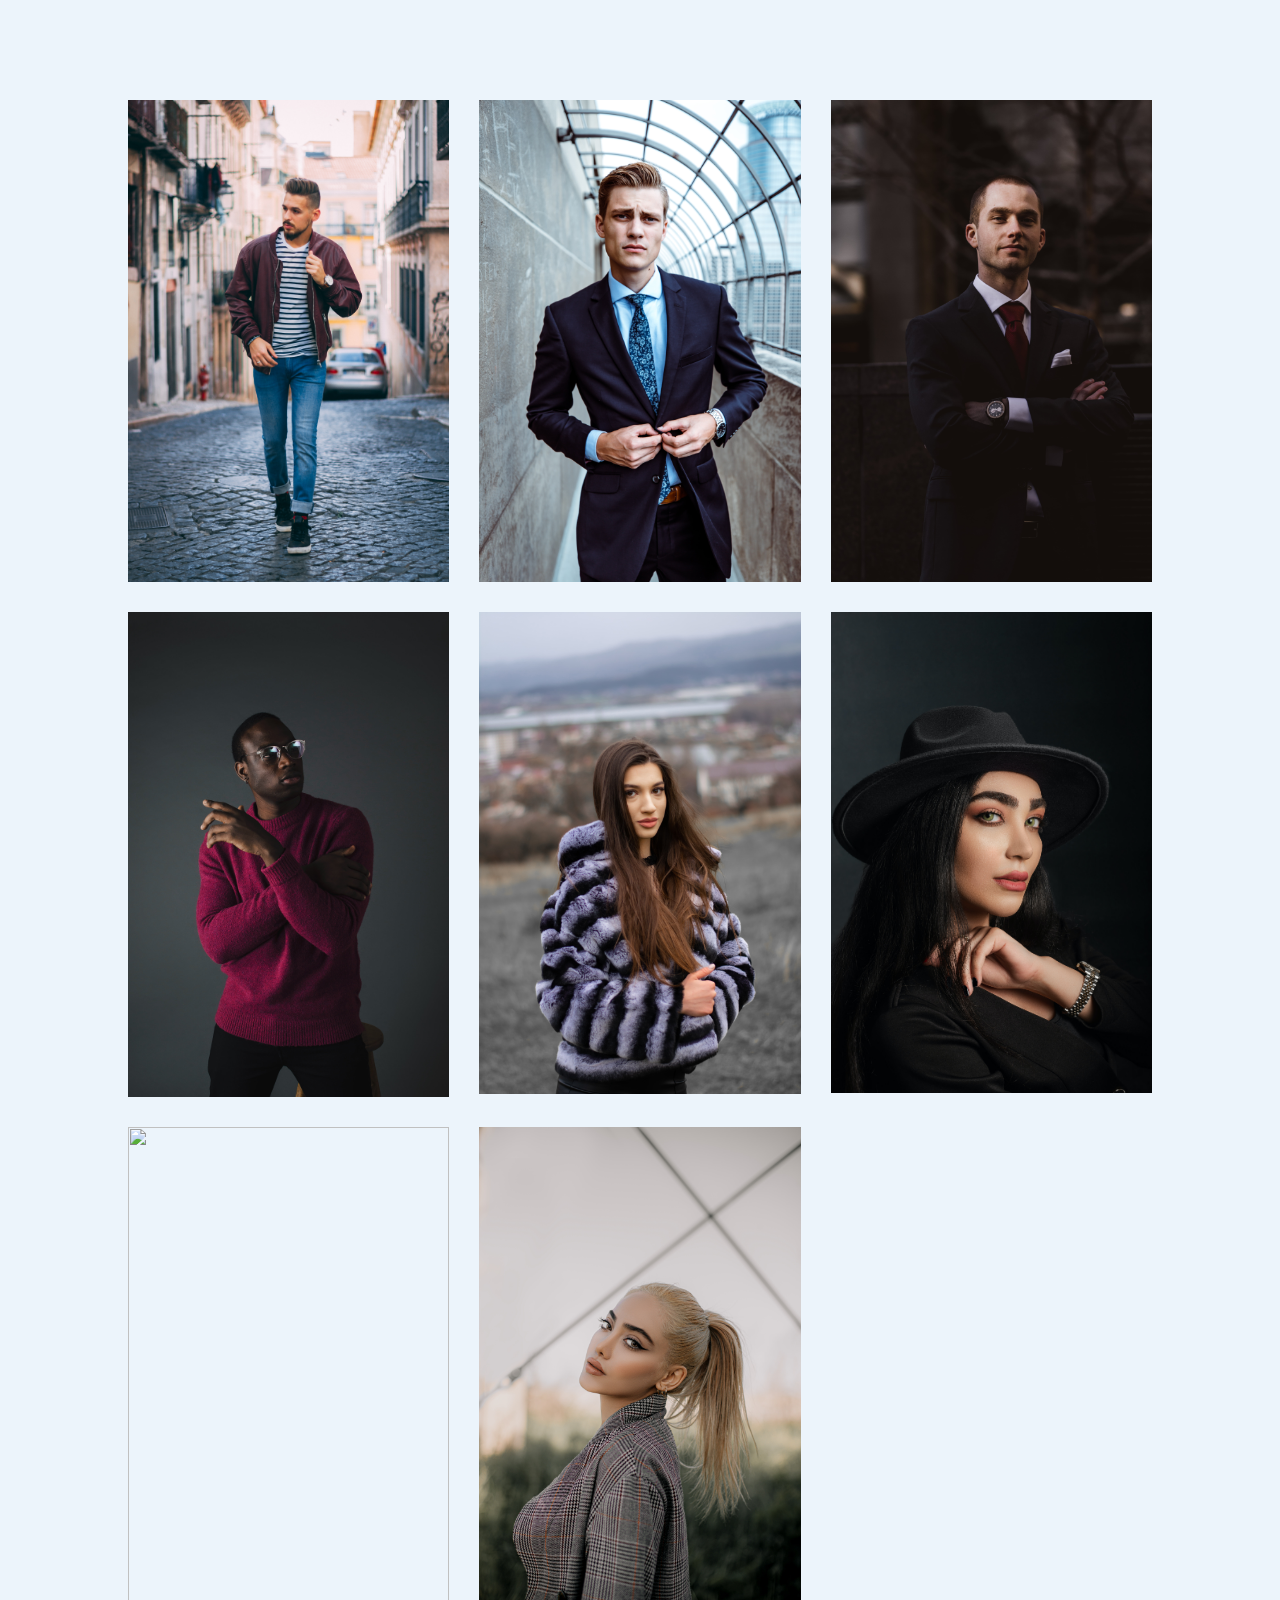
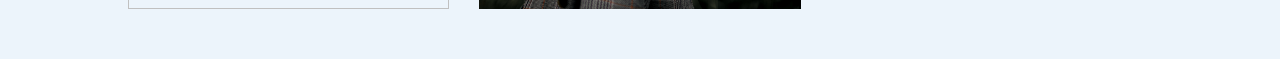
==== index.html @ 3264e5eb "Rename interactiveGall.html to index.html" ====
<html lang="en">
  <head>
    <meta charset="UTF-8" />
    <meta http-equiv="X-UA-Compatible" content="IE=edge" />
    <meta name="viewport" content="width=device-width, initial-scale=1.0" />
    <title>Image Gallery</title>
    <link rel="stylesheet" href="GallStyle.css" />
  </head>
  <body>
    <!-- code for JavaScript -->
    <div class="imageWrapper" id="wrapper">
      <img src="Img1.jpg" id="fullImg" />
      <span>X</span>
    </div>

    <div class="img-gallery">
      <img src="Img1.jpg" />
      <img src="Img2.jpg" />
      <img src="img3.jpg" />
      <img src="img4.jpg" />
      <img src="img5.jpg" />
      <img src="img6.jpg" />
      <img src="img7.jpg" />
      <img src="img8.jpg" />
    </div>

    <script src="GallScript.js"></script>
  </body>
</html>
---- GallStyle.css ----
* {
    margin: 0;
    padding: 0;
    box-sizing: border-box;
  }
  
  body {
    background: #ecf4fb;
  }
  
  .img-gallery {
    width: 80%;
    margin: 100px auto 50px;
    display: grid;
    grid-template-columns: repeat(auto-fit, minmax(250px, 1fr));
    grid-gap: 30px;
  }
  
  .img-gallery img {
    width: 100%;
    cursor: pointer;
    transition: 1s ease;
  }
  
  .img-gallery img:hover {
    transform: scale(0.8);
    box-shadow: 0 32px 75px rgba(68, 77, 136, 0.2);
  }
  
  /* Wrapper */
  .imageWrapper {
    width: 100%;
    height: 100vh;
    background: rgba(0, 0, 0, 0.9);
    position: fixed;
    top: 0;
    left: 0;
    display: none;
    justify-content: center;
    align-items: center;
    z-index: 100;
  }
  
  .imageWrapper img {
    width: 90%;
    max-width: 500px;
  }
  
  .imageWrapper span {
    position: absolute;
    top: 5%;
    right: 5%;
    font-size: 30px;
    font-family: sans-serif;
    color: #fff;
    cursor: pointer;
  }
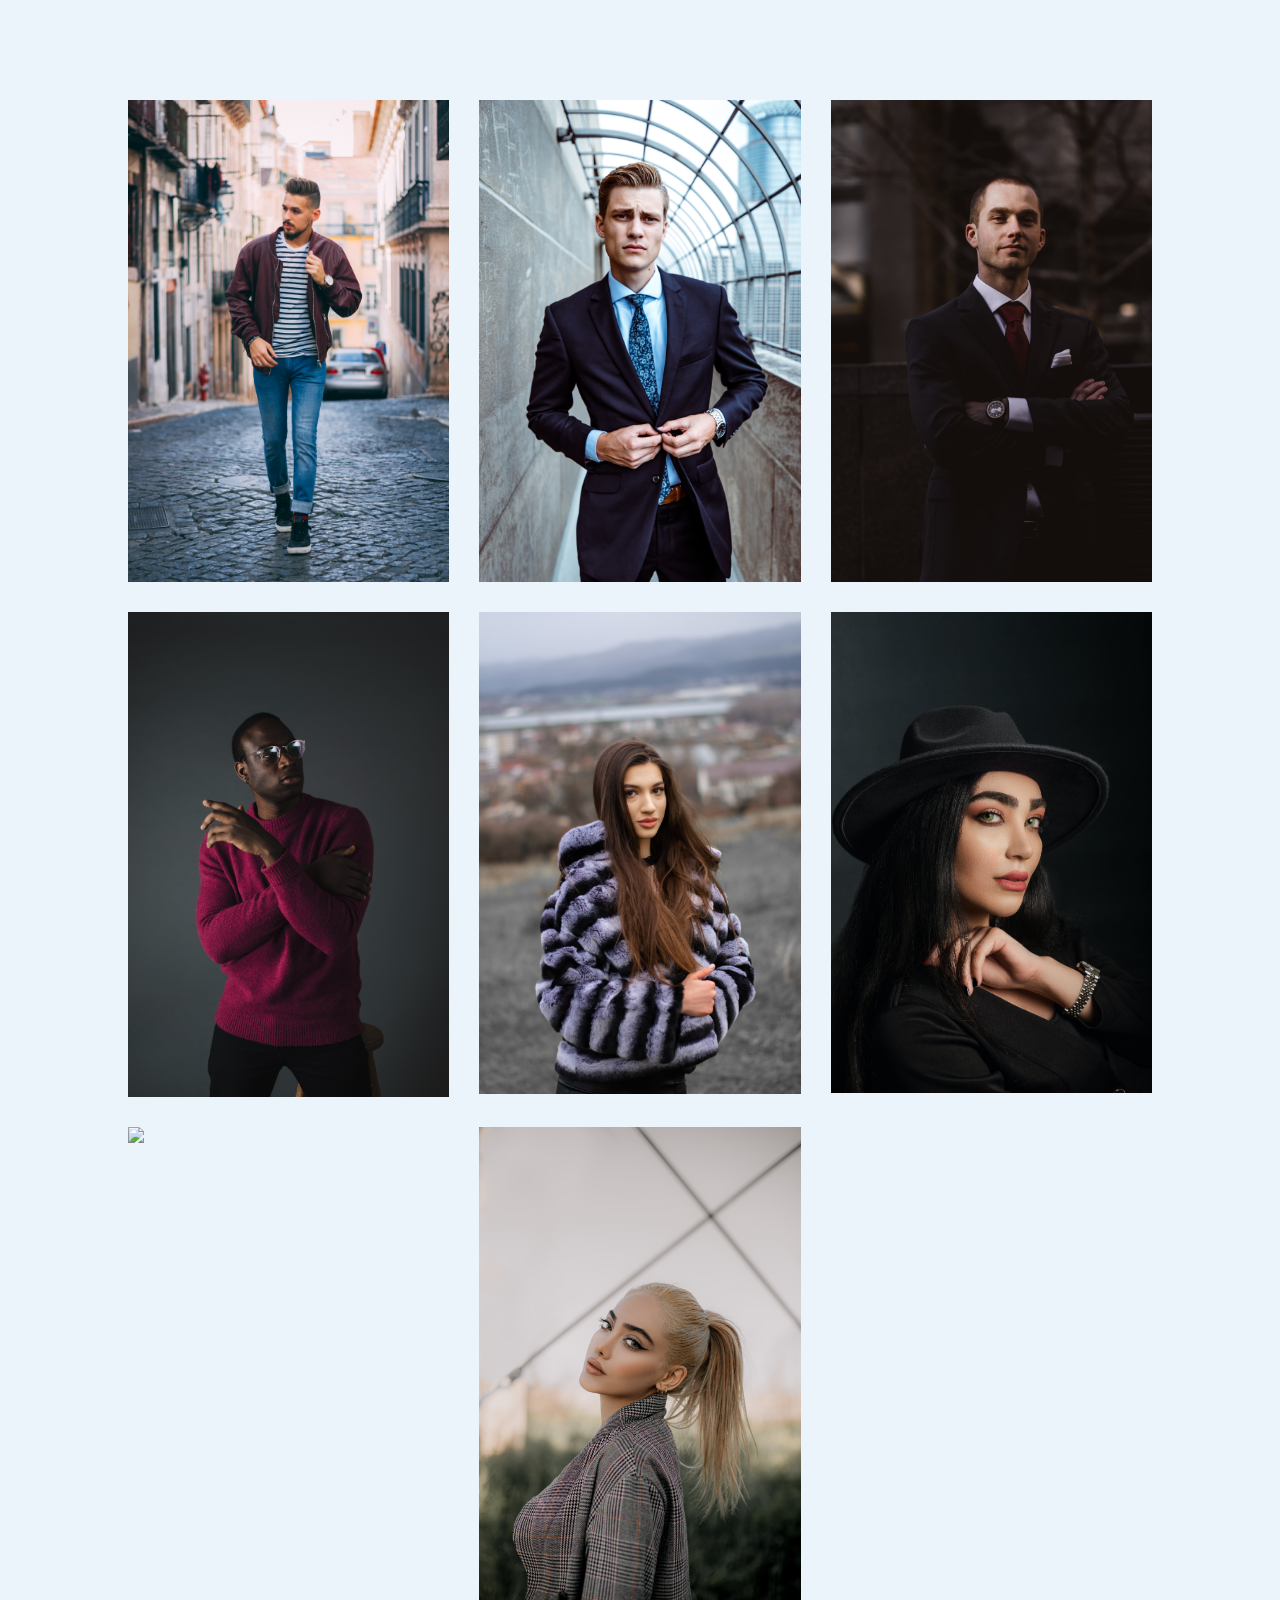
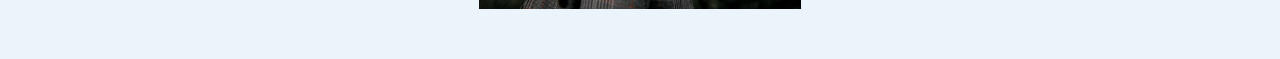
==== commit bc190a4d: "Update index.html" ====
--- a/index.html
+++ b/index.html
@@ -1,10 +1,11 @@
+<!DOCTYPE html>
 <html lang="en">
   <head>
     <meta charset="UTF-8" />
     <meta http-equiv="X-UA-Compatible" content="IE=edge" />
     <meta name="viewport" content="width=device-width, initial-scale=1.0" />
     <title>Image Gallery</title>
-    <link rel="stylesheet" href="GallStyle.css" />
+    <link rel="stylesheet" href="style.css" />
   </head>
   <body>
     <!-- code for JavaScript -->
@@ -24,6 +25,6 @@
       <img src="img8.jpg" />
     </div>
 
-    <script src="GallScript.js"></script>
+    <script src="script.js"></script>
   </body>
 </html>
--- a/style.css
+++ b/style.css
@@ -0,0 +1,57 @@
+* {
+    margin: 0;
+    padding: 0;
+    box-sizing: border-box;
+  }
+  
+  body {
+    background: #ecf4fb;
+  }
+  
+  .img-gallery {
+    width: 80%;
+    margin: 100px auto 50px;
+    display: grid;
+    grid-template-columns: repeat(auto-fit, minmax(250px, 1fr));
+    grid-gap: 30px;
+  }
+  
+  .img-gallery img {
+    width: 100%;
+    cursor: pointer;
+    transition: 1s ease;
+  }
+  
+  .img-gallery img:hover {
+    transform: scale(0.8);
+    box-shadow: 0 32px 75px rgba(68, 77, 136, 0.2);
+  }
+  
+  /* Wrapper */
+  .imageWrapper {
+    width: 100%;
+    height: 100vh;
+    background: rgba(0, 0, 0, 0.9);
+    position: fixed;
+    top: 0;
+    left: 0;
+    display: none;
+    justify-content: center;
+    align-items: center;
+    z-index: 100;
+  }
+  
+  .imageWrapper img {
+    width: 90%;
+    max-width: 500px;
+  }
+  
+  .imageWrapper span {
+    position: absolute;
+    top: 5%;
+    right: 5%;
+    font-size: 30px;
+    font-family: sans-serif;
+    color: #fff;
+    cursor: pointer;
+  }
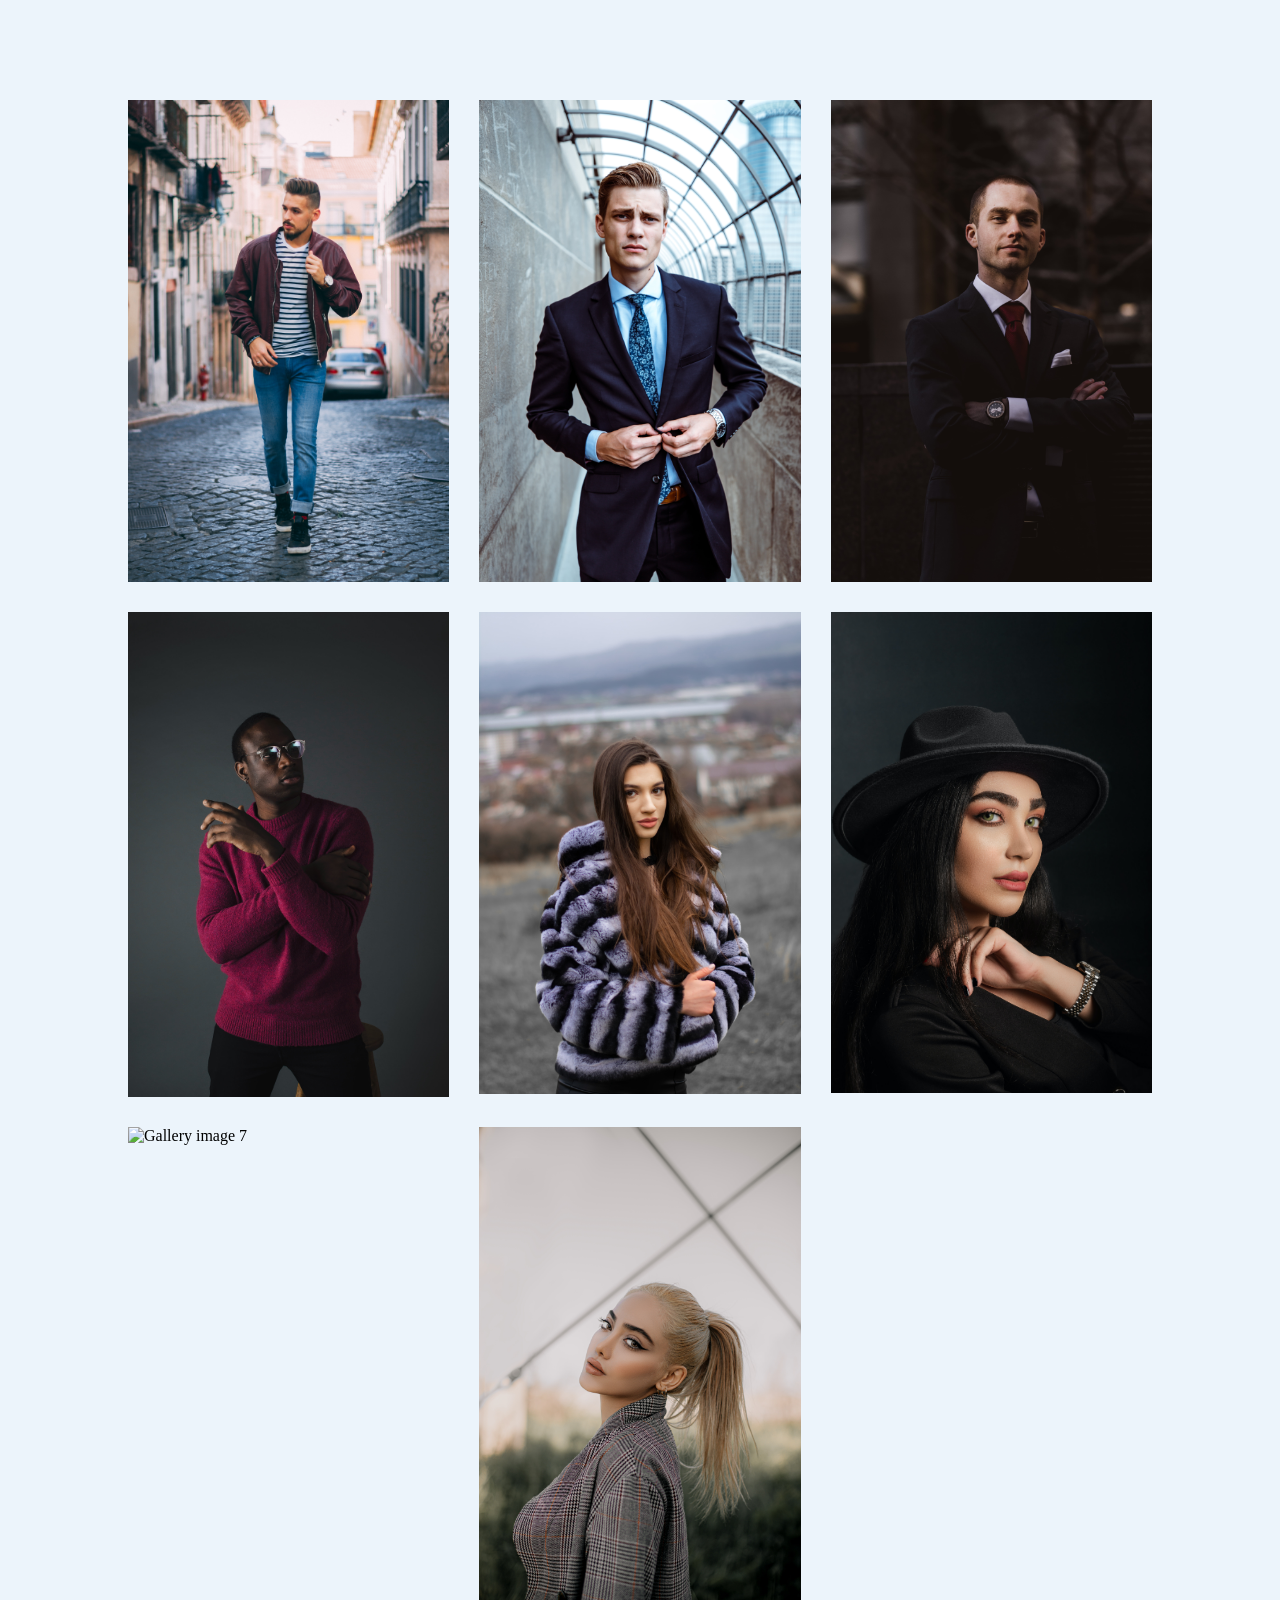
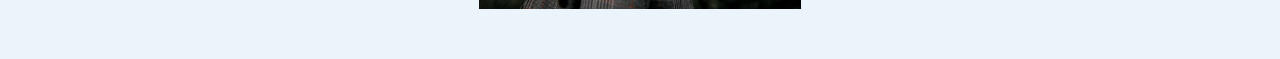
==== commit 98faa9c2: "Update index.html" ====
--- a/index.html
+++ b/index.html
@@ -15,14 +15,14 @@
     </div>
 
     <div class="img-gallery">
-      <img src="Img1.jpg" />
-      <img src="Img2.jpg" />
-      <img src="img3.jpg" />
-      <img src="img4.jpg" />
-      <img src="img5.jpg" />
-      <img src="img6.jpg" />
-      <img src="img7.jpg" />
-      <img src="img8.jpg" />
+      <img src="Img1.jpg" alt="Gallery image 1"/>
+      <img src="Img2.jpg" alt="Gallery image 2"/>
+      <img src="img3.jpg" alt="Gallery image 3"/>
+      <img src="img4.jpg" alt="Gallery image 4"/>
+      <img src="img5.jpg" alt="Gallery image 5"/>
+      <img src="img6.jpg" alt="Gallery image 6"/>
+      <img src="img7.jpg" alt="Gallery image 7"/>
+      <img src="img8.jpg" alt="Gallery image 8"/>
     </div>
 
     <script src="script.js"></script>
